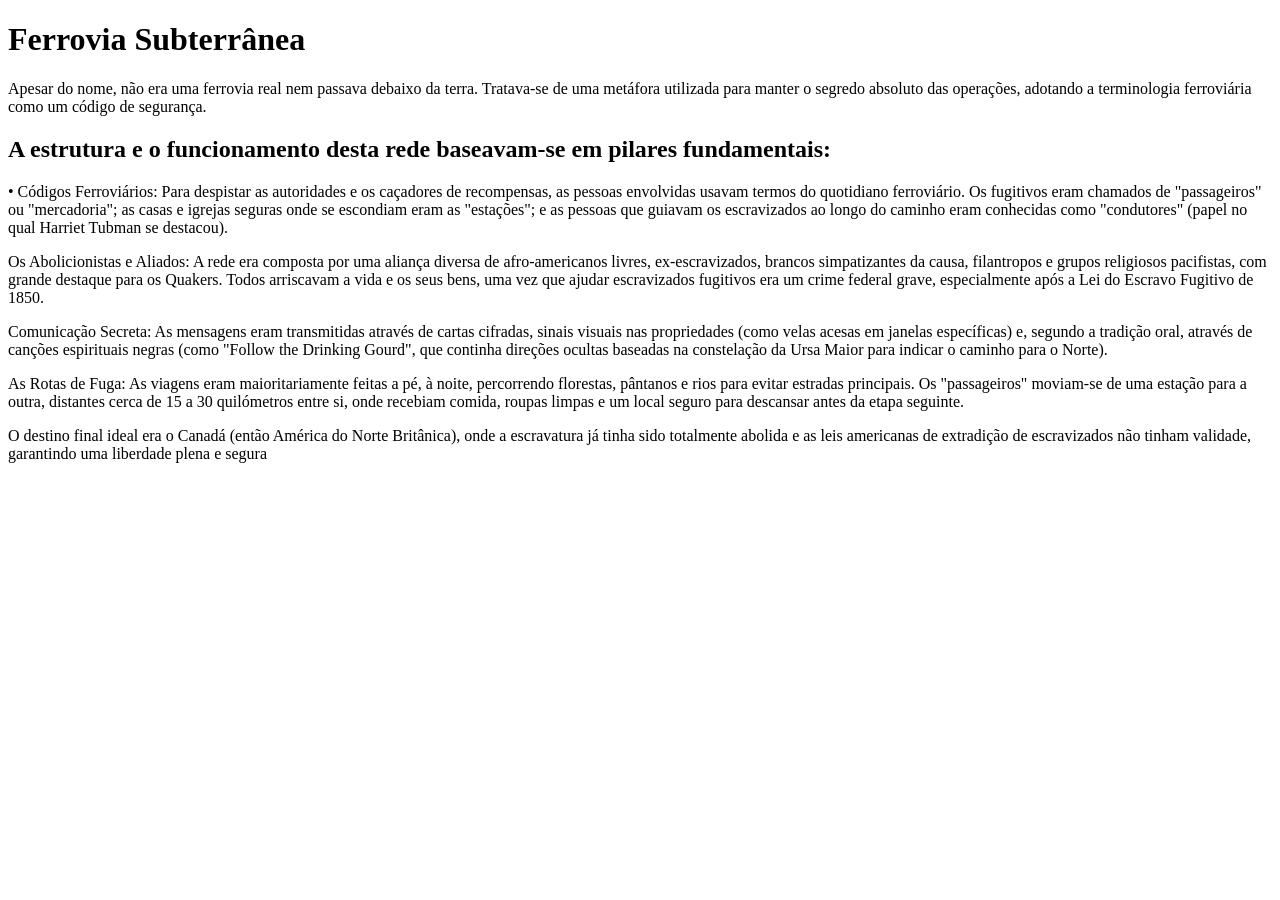
==== ferrovia.html @ 8c9bc0ed "subindo primeiras informações do site" ====
<!DOCTYPE html>
<html lang="en">
<head>
    <meta charset="UTF-8">
    <meta name="viewport" content="width=device-width, initial-scale=1.0">
    <title>Ferrovia Subterrânea</title>
</head>
<body>
    <h1>Ferrovia Subterrânea</h1>
    <p>Apesar do nome, não era uma ferrovia real nem passava debaixo da terra. Tratava-se de uma metáfora utilizada para manter o segredo absoluto das operações, adotando a terminologia ferroviária como um código de segurança.</p>
    <h2>A estrutura e o funcionamento desta rede baseavam-se em pilares fundamentais:</h2>
    <p>• Códigos Ferroviários: Para despistar as autoridades e os caçadores de recompensas, as pessoas envolvidas usavam termos do quotidiano ferroviário. Os fugitivos eram chamados de "passageiros" ou "mercadoria"; as casas e igrejas seguras onde se escondiam eram as "estações"; e as pessoas que guiavam os escravizados ao longo do caminho eram conhecidas como "condutores" (papel no qual Harriet Tubman se destacou).</p>
    <p>Os Abolicionistas e Aliados: A rede era composta por uma aliança diversa de afro-americanos livres, ex-escravizados, brancos simpatizantes da causa, filantropos e grupos religiosos pacifistas, com grande destaque para os Quakers. Todos arriscavam a vida e os seus bens, uma vez que ajudar escravizados fugitivos era um crime federal grave, especialmente após a Lei do Escravo Fugitivo de 1850.</p>
    <p>Comunicação Secreta: As mensagens eram transmitidas através de cartas cifradas, sinais visuais nas propriedades (como velas acesas em janelas específicas) e, segundo a tradição oral, através de canções espirituais negras (como "Follow the Drinking Gourd", que continha direções ocultas baseadas na constelação da Ursa Maior para indicar o caminho para o Norte).</p>
    <p>As Rotas de Fuga: As viagens eram maioritariamente feitas a pé, à noite, percorrendo florestas, pântanos e rios para evitar estradas principais. Os "passageiros" moviam-se de uma estação para a outra, distantes cerca de 15 a 30 quilómetros entre si, onde recebiam comida, roupas limpas e um local seguro para descansar antes da etapa seguinte.</p>
    <p>O destino final ideal era o Canadá (então América do Norte Britânica), onde a escravatura já tinha sido totalmente abolida e as leis americanas de extradição de escravizados não tinham validade, garantindo uma liberdade plena e segura</p>
</body>
</html>
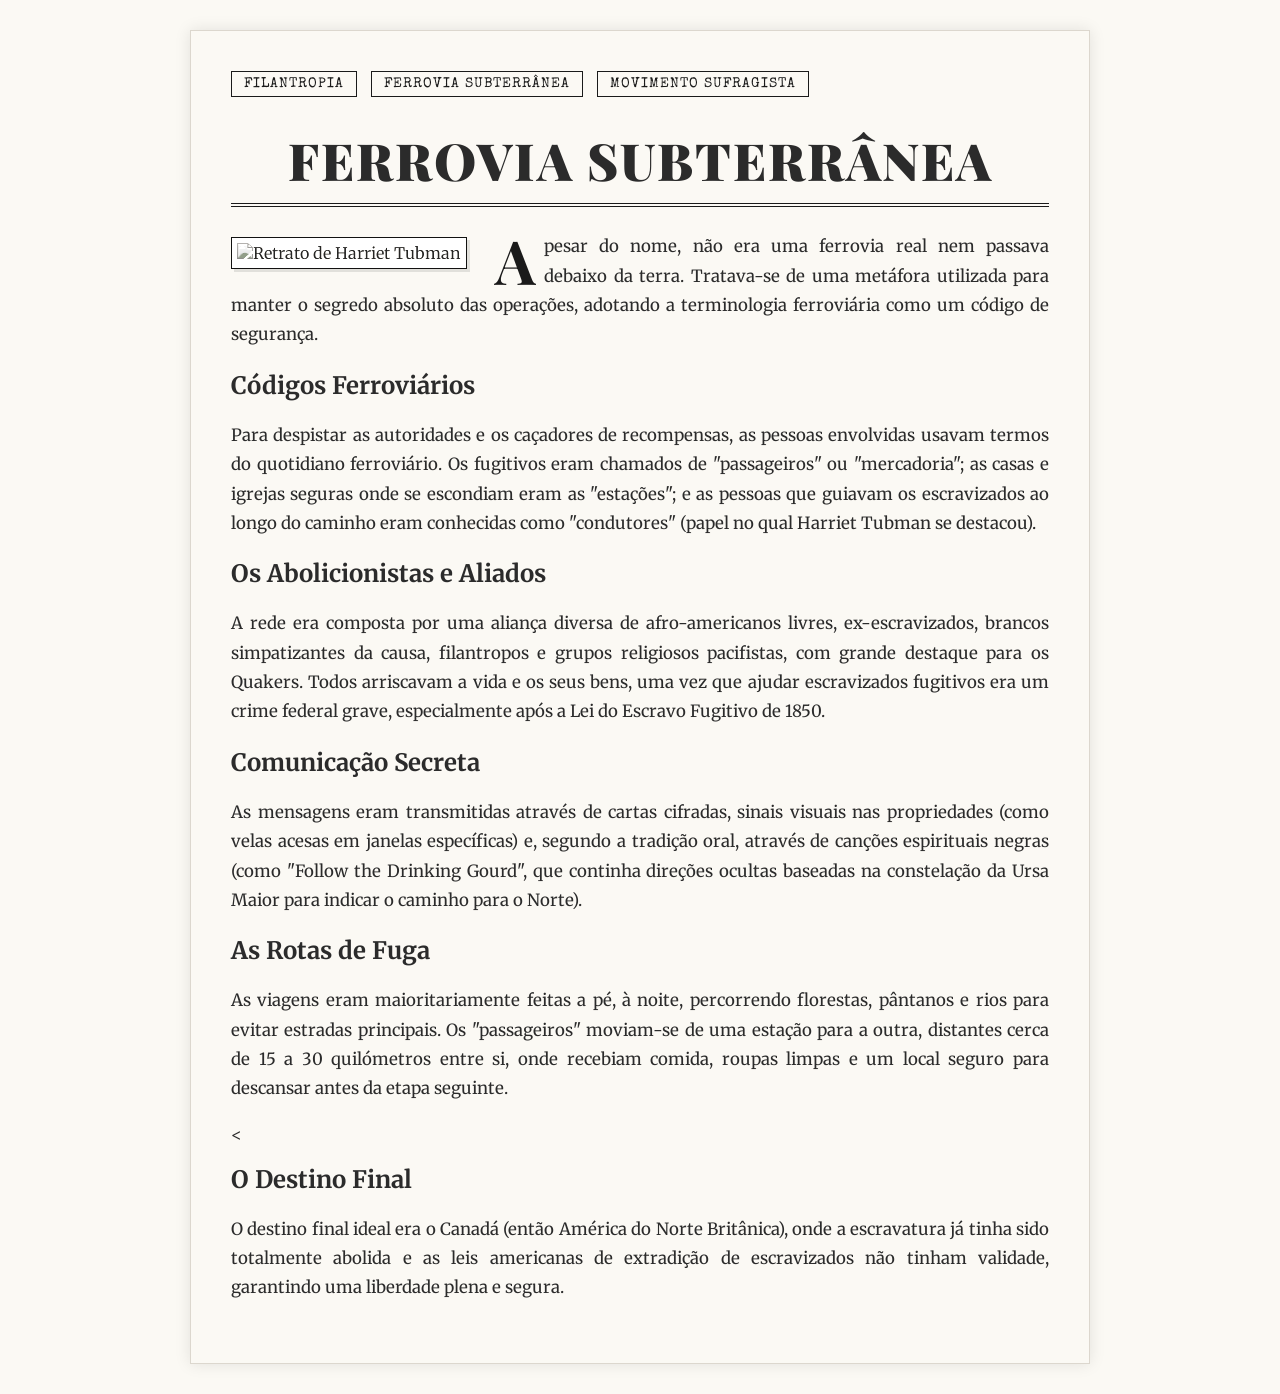
==== commit e0619912: "criada a pasta para organização da estilização do código" ====
--- a/ferrovia.html
+++ b/ferrovia.html
@@ -1,18 +1,43 @@
 <!DOCTYPE html>
-<html lang="en">
+<html lang="pt-br">
 <head>
     <meta charset="UTF-8">
     <meta name="viewport" content="width=device-width, initial-scale=1.0">
+    <link rel="stylesheet" href="ferrovia.css">
     <title>Ferrovia Subterrânea</title>
 </head>
 <body>
+    <a href="filantropia.html">Filantropia</a>
+    <a href="ferrovia.html">Ferrovia Subterrânea</a>
+    <a href="movimento.html">Movimento sufragista</a>
+
     <h1>Ferrovia Subterrânea</h1>
+    
+    
+    <img src="https://thumb.wikimedia.org/wikipedia/commons/thumb/2/25/%28Portrait_of_Harriet_Tubman%29_%28LOC%29_%2838899564300%29.jpg/250px-%28Portrait_of_Harriet_Tubman%29_%28LOC%29_%2838899564300%29.jpg" alt="Retrato de Harriet Tubman">
+
     <p>Apesar do nome, não era uma ferrovia real nem passava debaixo da terra. Tratava-se de uma metáfora utilizada para manter o segredo absoluto das operações, adotando a terminologia ferroviária como um código de segurança.</p>
-    <h2>A estrutura e o funcionamento desta rede baseavam-se em pilares fundamentais:</h2>
-    <p>• Códigos Ferroviários: Para despistar as autoridades e os caçadores de recompensas, as pessoas envolvidas usavam termos do quotidiano ferroviário. Os fugitivos eram chamados de "passageiros" ou "mercadoria"; as casas e igrejas seguras onde se escondiam eram as "estações"; e as pessoas que guiavam os escravizados ao longo do caminho eram conhecidas como "condutores" (papel no qual Harriet Tubman se destacou).</p>
-    <p>Os Abolicionistas e Aliados: A rede era composta por uma aliança diversa de afro-americanos livres, ex-escravizados, brancos simpatizantes da causa, filantropos e grupos religiosos pacifistas, com grande destaque para os Quakers. Todos arriscavam a vida e os seus bens, uma vez que ajudar escravizados fugitivos era um crime federal grave, especialmente após a Lei do Escravo Fugitivo de 1850.</p>
-    <p>Comunicação Secreta: As mensagens eram transmitidas através de cartas cifradas, sinais visuais nas propriedades (como velas acesas em janelas específicas) e, segundo a tradição oral, através de canções espirituais negras (como "Follow the Drinking Gourd", que continha direções ocultas baseadas na constelação da Ursa Maior para indicar o caminho para o Norte).</p>
-    <p>As Rotas de Fuga: As viagens eram maioritariamente feitas a pé, à noite, percorrendo florestas, pântanos e rios para evitar estradas principais. Os "passageiros" moviam-se de uma estação para a outra, distantes cerca de 15 a 30 quilómetros entre si, onde recebiam comida, roupas limpas e um local seguro para descansar antes da etapa seguinte.</p>
-    <p>O destino final ideal era o Canadá (então América do Norte Britânica), onde a escravatura já tinha sido totalmente abolida e as leis americanas de extradição de escravizados não tinham validade, garantindo uma liberdade plena e segura</p>
+    
+    
+    <h2>Códigos Ferroviários</h2>
+    <p>Para despistar as autoridades e os caçadores de recompensas, as pessoas envolvidas usavam termos do quotidiano ferroviário. Os fugitivos eram chamados de "passageiros" ou "mercadoria"; as casas e igrejas seguras onde se escondiam eram as "estações"; e as pessoas que guiavam os escravizados ao longo do caminho eram conhecidas como "condutores" (papel no qual Harriet Tubman se destacou).</p>
+    
+    
+    <h2>Os Abolicionistas e Aliados</h2>
+    <p>A rede era composta por uma aliança diversa de afro-americanos livres, ex-escravizados, brancos simpatizantes da causa, filantropos e grupos religiosos pacifistas, com grande destaque para os Quakers. Todos arriscavam a vida e os seus bens, uma vez que ajudar escravizados fugitivos era um crime federal grave, especialmente após a Lei do Escravo Fugitivo de 1850.</p>
+    
+    
+    <h2>Comunicação Secreta</h2>
+    <p>As mensagens eram transmitidas através de cartas cifradas, sinais visuais nas propriedades (como velas acesas em janelas específicas) e, segundo a tradição oral, através de canções espirituais negras (como "Follow the Drinking Gourd", que continha direções ocultas baseadas na constelação da Ursa Maior para indicar o caminho para o Norte).</p>
+    
+   
+    <h2>As Rotas de Fuga</h2>
+    <p>As viagens eram maioritariamente feitas a pé, à noite, percorrendo florestas, pântanos e rios para evitar estradas principais. Os "passageiros" moviam-se de uma estação para a outra, distantes cerca de 15 a 30 quilómetros entre si, onde recebiam comida, roupas limpas e um local seguro para descansar antes da etapa seguinte.</p>
+    
+    <
+    <h2>O Destino Final</h2>
+    <p>O destino final ideal era o Canadá (então América do Norte Britânica), onde a escravatura já tinha sido totalmente abolida e as leis americanas de extradição de escravizados não tinham validade, garantindo uma liberdade plena e segura.</p>
+    
+
 </body>
 </html>
--- a/ferrovia.css
+++ b/ferrovia.css
@@ -0,0 +1,113 @@
+/* Importação de fontes clássicas */
+@import url('https://fonts.googleapis.com/css2?family=Playfair+Display:ital,wght@0,400;0,700;0,900;1,400&family=Special+Elite&family=Merriweather:ital,wght@0,300;0,400;0,700;1,300&display=swap');
+
+/* Configurações Gerais da Folha de Jornal */
+body {
+    background-color: #f2efe9;
+    color: #2b2b2b;
+    font-family: 'Merriweather', Georgia, serif;
+    max-width: 900px;
+    margin: 30px auto;
+    padding: 40px;
+    background-color: #fbf9f4;
+    border: 1px solid #dcd7ce;
+    box-shadow: 0 0 15px rgba(0, 0, 0, 0.1);
+    box-sizing: border-box;
+}
+
+/* Menu de Navegação - Estilo Carimbo */
+a {
+    display: inline-block;
+    color: #1a1a1a;
+    text-decoration: none;
+    font-family: 'Special Elite', cursive, monospace;
+    font-size: 0.85rem;
+    text-transform: uppercase;
+    letter-spacing: 1px;
+    padding: 5px 12px;
+    margin-right: 10px;
+    margin-bottom: 25px;
+    border: 1px solid #1a1a1a;
+    transition: all 0.2s ease;
+}
+
+a:hover {
+    background-color: #1a1a1a;
+    color: #fbf9f4;
+}
+
+/* Título Principal (Manchete) */
+h1 {
+    font-family: 'Playfair Display', Georgia, serif;
+    font-size: 3.2rem;
+    font-weight: 900;
+    text-align: center;
+    text-transform: uppercase;
+    letter-spacing: 2px;
+    margin: 10px 0 25px 0;
+    padding-bottom: 15px;
+    border-bottom: 4px double #1a1a1a;
+    line-height: 1.1;
+}
+
+/* Imagem da Notícia */
+img {
+    display: block;
+    max-width: 260px;
+    height: auto;
+    float: left;
+    margin: 5px 25px 15px 0;
+    filter: sepia(30%) grayscale(80%) contrast(110%);
+    border: 1px solid #1a1a1a;
+    padding: 5px;
+    background-color: #fff;
+    box-shadow: 3px 3px 0px rgba(0,0,0,0.1);
+}
+
+/* Corpo do Texto / Artigo */
+p {
+    font-size: 1.05rem;
+    line-height: 1.75;
+    text-align: justify;
+    text-justify: inter-word;
+    margin-top: 0;
+    margin-bottom: 20px;
+}
+
+/* Capitular APENAS na primeira letra do PRIMEIRO parágrafo */
+body > p:first-of-type::first-letter {
+    font-family: 'Playfair Display', Georgia, serif;
+    font-size: 3.8rem;
+    float: left;
+    line-height: 0.8;
+    padding-top: 4px;
+    padding-right: 8px;
+    padding-left: 3px;
+    font-weight: bold;
+    color: #1a1a1a;
+}
+
+/* Responsividade para telas menores */
+@media (max-width: 600px) {
+    body {
+        padding: 20px;
+        margin: 0;
+    }
+    
+    h1 {
+        font-size: 2.2rem;
+    }
+
+    img {
+        float: none;
+        margin: 0 auto 20px auto;
+        width: 100%;
+        max-width: 100%;
+    }
+
+    a {
+        display: block;
+        text-align: center;
+        margin-right: 0;
+    }
+}
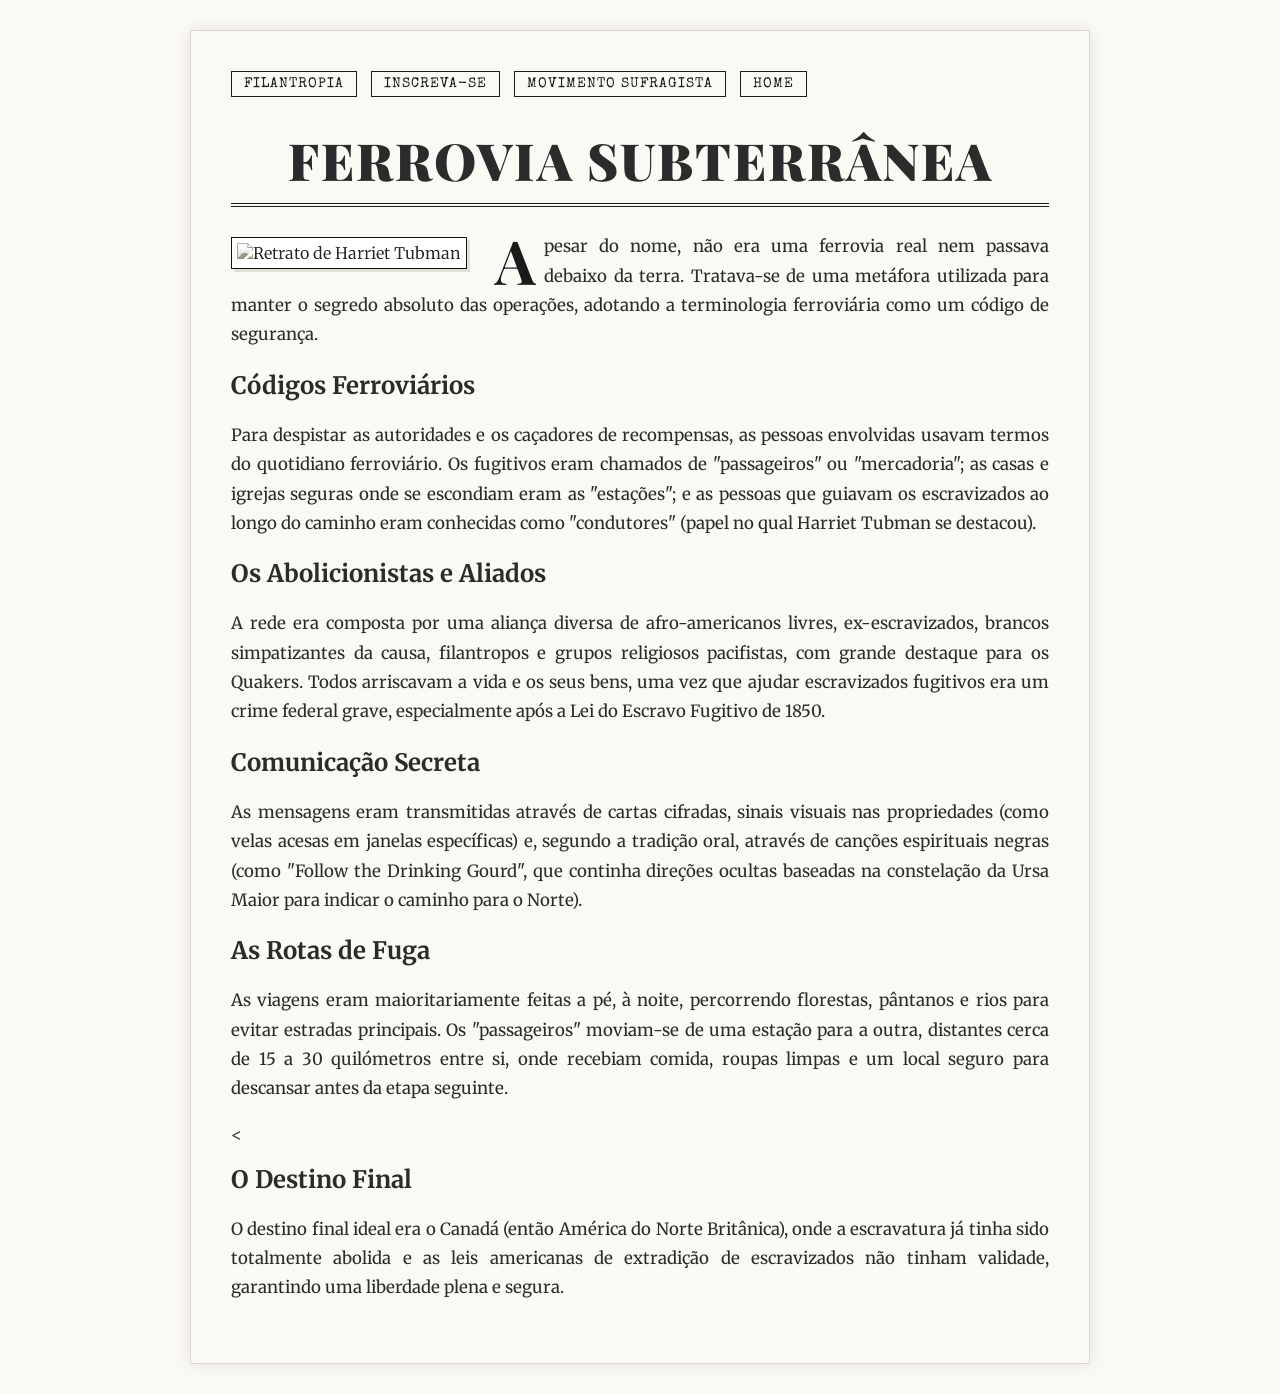
==== commit 000aeda9: "correção e alterações de arquivos" ====
--- a/ferrovia.html
+++ b/ferrovia.html
@@ -3,13 +3,14 @@
 <head>
     <meta charset="UTF-8">
     <meta name="viewport" content="width=device-width, initial-scale=1.0">
-    <link rel="stylesheet" href="ferrovia.css">
+    <link rel="stylesheet" href="./estilizacao/ferrovia.css">
     <title>Ferrovia Subterrânea</title>
 </head>
 <body>
     <a href="filantropia.html">Filantropia</a>
-    <a href="ferrovia.html">Ferrovia Subterrânea</a>
+    <a href="inscricao.html">Inscreva-se</a>
     <a href="movimento.html">Movimento sufragista</a>
+    <a href="index.html">Home</a>
 
     <h1>Ferrovia Subterrânea</h1>
     
--- a/estilizacao/ferrovia.css
+++ b/estilizacao/ferrovia.css
@@ -0,0 +1,113 @@
+/* Importação de fontes clássicas */
+@import url('https://fonts.googleapis.com/css2?family=Playfair+Display:ital,wght@0,400;0,700;0,900;1,400&family=Special+Elite&family=Merriweather:ital,wght@0,300;0,400;0,700;1,300&display=swap');
+
+/* Configurações Gerais da Folha de Jornal */
+body {
+    background-color: #f2efe9;
+    color: #2b2b2b;
+    font-family: 'Merriweather', Georgia, serif;
+    max-width: 900px;
+    margin: 30px auto;
+    padding: 40px;
+    background-color: #fbf9f4;
+    border: 1px solid #dcd7ce;
+    box-shadow: 0 0 15px rgba(0, 0, 0, 0.1);
+    box-sizing: border-box;
+}
+
+/* Menu de Navegação - Estilo Carimbo */
+a {
+    display: inline-block;
+    color: #1a1a1a;
+    text-decoration: none;
+    font-family: 'Special Elite', cursive, monospace;
+    font-size: 0.85rem;
+    text-transform: uppercase;
+    letter-spacing: 1px;
+    padding: 5px 12px;
+    margin-right: 10px;
+    margin-bottom: 25px;
+    border: 1px solid #1a1a1a;
+    transition: all 0.2s ease;
+}
+
+a:hover {
+    background-color: #1a1a1a;
+    color: #fbf9f4;
+}
+
+/* Título Principal (Manchete) */
+h1 {
+    font-family: 'Playfair Display', Georgia, serif;
+    font-size: 3.2rem;
+    font-weight: 900;
+    text-align: center;
+    text-transform: uppercase;
+    letter-spacing: 2px;
+    margin: 10px 0 25px 0;
+    padding-bottom: 15px;
+    border-bottom: 4px double #1a1a1a;
+    line-height: 1.1;
+}
+
+/* Imagem da Notícia */
+img {
+    display: block;
+    max-width: 260px;
+    height: auto;
+    float: left;
+    margin: 5px 25px 15px 0;
+    filter: sepia(30%) grayscale(80%) contrast(110%);
+    border: 1px solid #1a1a1a;
+    padding: 5px;
+    background-color: #fff;
+    box-shadow: 3px 3px 0px rgba(0,0,0,0.1);
+}
+
+/* Corpo do Texto / Artigo */
+p {
+    font-size: 1.05rem;
+    line-height: 1.75;
+    text-align: justify;
+    text-justify: inter-word;
+    margin-top: 0;
+    margin-bottom: 20px;
+}
+
+/* Capitular APENAS na primeira letra do PRIMEIRO parágrafo */
+body > p:first-of-type::first-letter {
+    font-family: 'Playfair Display', Georgia, serif;
+    font-size: 3.8rem;
+    float: left;
+    line-height: 0.8;
+    padding-top: 4px;
+    padding-right: 8px;
+    padding-left: 3px;
+    font-weight: bold;
+    color: #1a1a1a;
+}
+
+/* Responsividade para telas menores */
+@media (max-width: 600px) {
+    body {
+        padding: 20px;
+        margin: 0;
+    }
+    
+    h1 {
+        font-size: 2.2rem;
+    }
+
+    img {
+        float: none;
+        margin: 0 auto 20px auto;
+        width: 100%;
+        max-width: 100%;
+    }
+
+    a {
+        display: block;
+        text-align: center;
+        margin-right: 0;
+    }
+}
